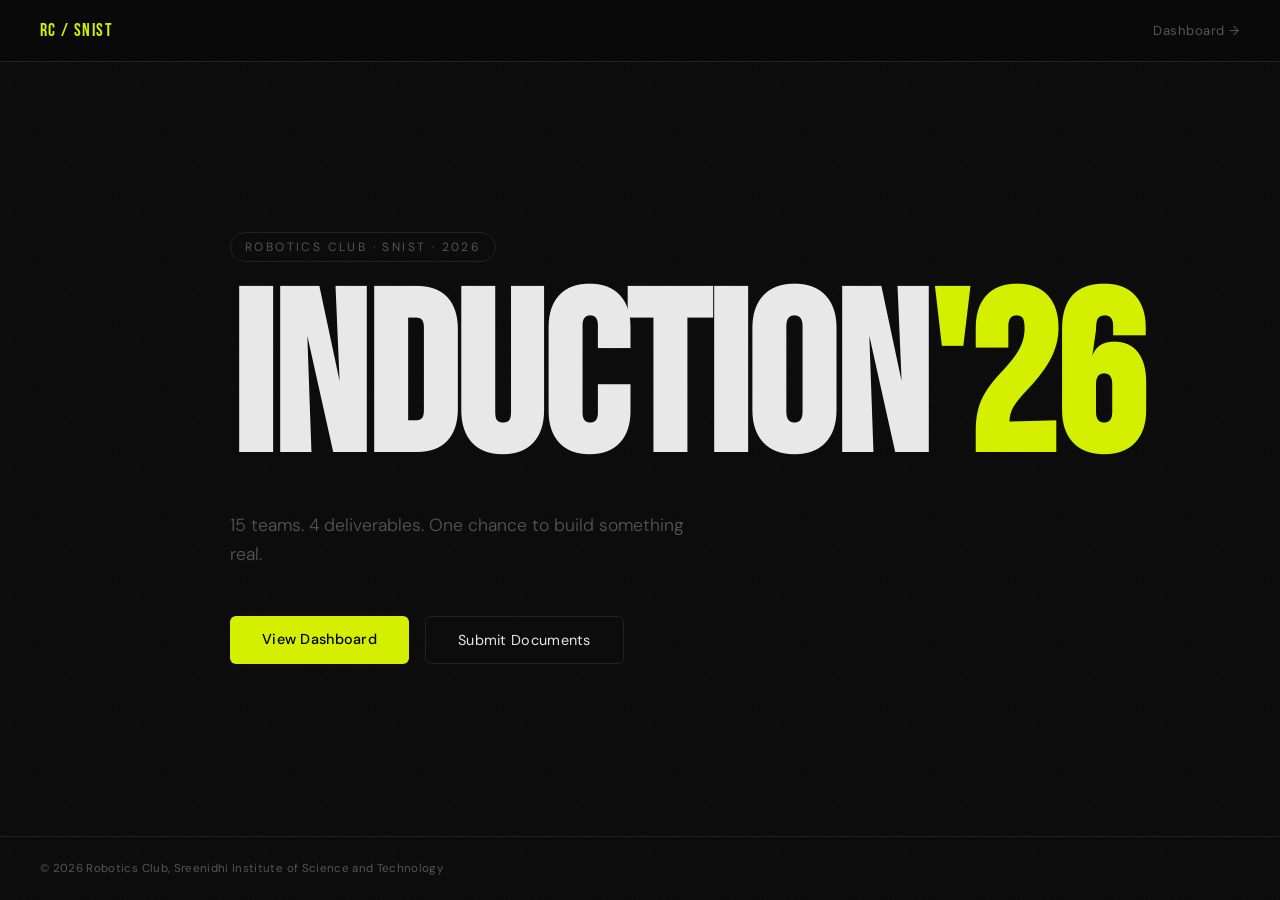
==== index.html @ 94950b99 "Add files via upload" ====
<!DOCTYPE html>
<html lang="en">
<head>
  <meta charset="UTF-8" />
  <meta name="viewport" content="width=device-width, initial-scale=1.0"/>
  <title>INDUCTION'26 — Robotics Club</title>
  <link rel="stylesheet" href="style.css" />
  <link rel="preconnect" href="https://fonts.googleapis.com">
  <link href="https://fonts.googleapis.com/css2?family=Bebas+Neue&family=DM+Sans:wght@300;400;500&display=swap" rel="stylesheet">
</head>
<body class="home-body">

  <div class="noise"></div>

  <nav class="nav">
    <span class="nav-logo">RC / SNIST</span>
    <a href="dashboard.html" class="nav-link">Dashboard →</a>
  </nav>

  <main class="hero">
    <div class="hero-tag">Robotics Club · SNIST · 2026</div>
    <h1 class="hero-title">INDUCTION<span class="accent">'26</span></h1>
    <p class="hero-sub">15 teams. 4 deliverables. One chance to build something real.</p>
    <div class="hero-actions">
      <a href="dashboard.html" class="btn-primary">View Dashboard</a>
      <a href="https://docs.google.com/forms/d/e/1FAIpQLSeseUKLxeS8KfcwBOesuWSiaFuPWuvaKgCNXo9sAZ-aREul0w/viewform?usp=publish-editor" target="_blank" class="btn-secondary">Submit Documents</a>
    </div>
  </main>

  <footer class="footer">
    <span>© 2026 Robotics Club, Sreenidhi Institute of Science and Technology</span>
  </footer>

</body>
</html>
---- style.css ----
/* ─── VARIABLES ─────────────────────────────── */
:root {
  --bg:       #0a0a0a;
  --surface:  #111111;
  --border:   #222222;
  --text:     #e8e8e8;
  --muted:    #555;
  --accent:   #d4f000;
  --done:     #3ddc84;
  --miss:     #333;
  --radius:   6px;
  --font-display: 'Bebas Neue', sans-serif;
  --font-body:    'DM Sans', sans-serif;
}

/* ─── RESET ─────────────────────────────────── */
*, *::before, *::after { box-sizing: border-box; margin: 0; padding: 0; }

body {
  background: var(--bg);
  color: var(--text);
  font-family: var(--font-body);
  min-height: 100vh;
  overflow-x: hidden;
}

/* ─── NOISE TEXTURE ─────────────────────────── */
.noise {
  position: fixed;
  inset: 0;
  pointer-events: none;
  z-index: 0;
  opacity: 0.035;
  background-image: url("data:image/svg+xml,%3Csvg viewBox='0 0 256 256' xmlns='http://www.w3.org/2000/svg'%3E%3Cfilter id='n'%3E%3CfeTurbulence type='fractalNoise' baseFrequency='0.9' numOctaves='4' stitchTiles='stitch'/%3E%3C/filter%3E%3Crect width='100%25' height='100%25' filter='url(%23n)'/%3E%3C/svg%3E");
  background-size: 128px;
}

/* ─── NAV ────────────────────────────────────── */
.nav {
  position: fixed;
  top: 0; left: 0; right: 0;
  z-index: 100;
  display: flex;
  justify-content: space-between;
  align-items: center;
  padding: 20px 40px;
  border-bottom: 1px solid var(--border);
  background: rgba(10,10,10,0.85);
  backdrop-filter: blur(12px);
}

.nav-logo {
  font-family: var(--font-display);
  font-size: 1.1rem;
  letter-spacing: 0.08em;
  color: var(--accent);
  text-decoration: none;
}

.nav-link {
  font-size: 0.82rem;
  color: var(--muted);
  text-decoration: none;
  letter-spacing: 0.04em;
  transition: color 0.2s;
}

.nav-link:hover { color: var(--text); }

/* ─── HOME PAGE ──────────────────────────────── */
.home-body {
  display: flex;
  flex-direction: column;
  min-height: 100vh;
}

.hero {
  position: relative;
  z-index: 1;
  flex: 1;
  display: flex;
  flex-direction: column;
  justify-content: center;
  align-items: flex-start;
  padding: 140px 40px 80px;
  max-width: 900px;
  margin: 0 auto;
  width: 100%;
}

.hero-tag {
  font-size: 0.75rem;
  letter-spacing: 0.2em;
  text-transform: uppercase;
  color: var(--muted);
  margin-bottom: 24px;
  border: 1px solid var(--border);
  padding: 6px 14px;
  border-radius: 99px;
}

.hero-title {
  font-family: var(--font-display);
  font-size: clamp(6rem, 18vw, 14rem);
  line-height: 0.88;
  letter-spacing: -0.01em;
  color: var(--text);
  margin-bottom: 28px;
}

.accent { color: var(--accent); }

.hero-sub {
  font-size: 1.1rem;
  color: var(--muted);
  font-weight: 300;
  max-width: 460px;
  line-height: 1.6;
  margin-bottom: 48px;
}

.hero-actions {
  display: flex;
  gap: 16px;
  flex-wrap: wrap;
}

.btn-primary {
  background: var(--accent);
  color: #000;
  padding: 14px 32px;
  border-radius: var(--radius);
  font-size: 0.9rem;
  font-weight: 500;
  text-decoration: none;
  letter-spacing: 0.02em;
  transition: opacity 0.2s, transform 0.15s;
}

.btn-primary:hover { opacity: 0.88; transform: translateY(-1px); }

.btn-secondary {
  background: transparent;
  color: var(--text);
  padding: 14px 32px;
  border-radius: var(--radius);
  font-size: 0.9rem;
  font-weight: 400;
  text-decoration: none;
  border: 1px solid var(--border);
  letter-spacing: 0.02em;
  transition: border-color 0.2s, transform 0.15s;
}

.btn-secondary:hover { border-color: var(--muted); transform: translateY(-1px); }

.footer {
  position: relative;
  z-index: 1;
  padding: 24px 40px;
  border-top: 1px solid var(--border);
  font-size: 0.72rem;
  color: var(--muted);
  letter-spacing: 0.03em;
}

/* ─── DASHBOARD PAGE ─────────────────────────── */
.dash-body {
  padding-top: 80px;
}

.dash-header {
  position: relative;
  z-index: 1;
  padding: 60px 40px 40px;
  max-width: 1100px;
  margin: 0 auto;
}

.dash-title {
  font-family: var(--font-display);
  font-size: clamp(2.8rem, 7vw, 5.5rem);
  line-height: 0.92;
  margin-bottom: 10px;
}

.dash-sub {
  font-size: 0.88rem;
  color: var(--muted);
  margin-bottom: 40px;
  letter-spacing: 0.03em;
}

.summary-bar {
  display: flex;
  gap: 16px;
  flex-wrap: wrap;
}

.summary-chip {
  background: var(--surface);
  border: 1px solid var(--border);
  border-radius: var(--radius);
  padding: 16px 24px;
  display: flex;
  flex-direction: column;
  gap: 4px;
  min-width: 140px;
}

.chip-label {
  font-size: 0.7rem;
  text-transform: uppercase;
  letter-spacing: 0.12em;
  color: var(--muted);
}

.chip-val {
  font-family: var(--font-display);
  font-size: 2rem;
  color: var(--accent);
  letter-spacing: 0.02em;
}

/* ─── LEGEND ─────────────────────────────────── */
.legend {
  position: relative;
  z-index: 1;
  display: flex;
  gap: 20px;
  padding: 0 40px 16px;
  max-width: 1100px;
  margin: 0 auto;
}

.legend-item {
  display: flex;
  align-items: center;
  gap: 7px;
  font-size: 0.76rem;
  color: var(--muted);
  letter-spacing: 0.04em;
}

.dot {
  width: 10px; height: 10px;
  border-radius: 50%;
  flex-shrink: 0;
}

.dot.done { background: var(--done); }
.dot.miss { background: var(--border); border: 1px solid var(--muted); }

/* ─── TABLE ──────────────────────────────────── */
.table-wrapper {
  position: relative;
  z-index: 1;
  max-width: 1100px;
  margin: 0 auto 60px;
  padding: 0 40px;
  overflow-x: auto;
}

.dash-table {
  width: 100%;
  border-collapse: collapse;
  font-size: 0.86rem;
}

.dash-table th {
  text-align: left;
  padding: 12px 16px;
  font-size: 0.68rem;
  text-transform: uppercase;
  letter-spacing: 0.12em;
  color: var(--muted);
  border-bottom: 1px solid var(--border);
  font-weight: 500;
  white-space: nowrap;
}

.dash-table td {
  padding: 14px 16px;
  border-bottom: 1px solid var(--border);
  vertical-align: middle;
}

.dash-table tbody tr {
  transition: background 0.15s;
}

.dash-table tbody tr:hover {
  background: var(--surface);
}

/* Team name cell */
.team-name {
  font-weight: 500;
  color: var(--text);
  white-space: nowrap;
}

.team-num {
  font-size: 0.7rem;
  color: var(--muted);
  margin-right: 8px;
}

/* Status badge */
.badge {
  display: inline-flex;
  align-items: center;
  gap: 5px;
  padding: 4px 10px;
  border-radius: 99px;
  font-size: 0.72rem;
  letter-spacing: 0.04em;
  font-weight: 500;
  white-space: nowrap;
}

.badge.submitted {
  background: rgba(61, 220, 132, 0.12);
  color: var(--done);
  border: 1px solid rgba(61, 220, 132, 0.25);
}

.badge.pending {
  background: transparent;
  color: var(--muted);
  border: 1px solid var(--border);
}

/* Progress bar */
.progress-wrap {
  display: flex;
  align-items: center;
  gap: 10px;
  min-width: 120px;
}

.progress-track {
  flex: 1;
  height: 4px;
  background: var(--border);
  border-radius: 99px;
  overflow: hidden;
}

.progress-fill {
  height: 100%;
  background: var(--accent);
  border-radius: 99px;
  transition: width 0.4s ease;
}

.progress-pct {
  font-size: 0.72rem;
  color: var(--muted);
  width: 32px;
  text-align: right;
  flex-shrink: 0;
}

/* Loading row */
.loading-row {
  text-align: center;
  color: var(--muted);
  padding: 60px 16px !important;
  font-size: 0.84rem;
  letter-spacing: 0.04em;
}

/* ─── RESPONSIVE ─────────────────────────────── */
@media (max-width: 600px) {
  .nav { padding: 16px 20px; }
  .hero { padding: 120px 20px 60px; }
  .dash-header, .legend, .table-wrapper { padding-left: 20px; padding-right: 20px; }
  .hero-title { font-size: 5rem; }
}
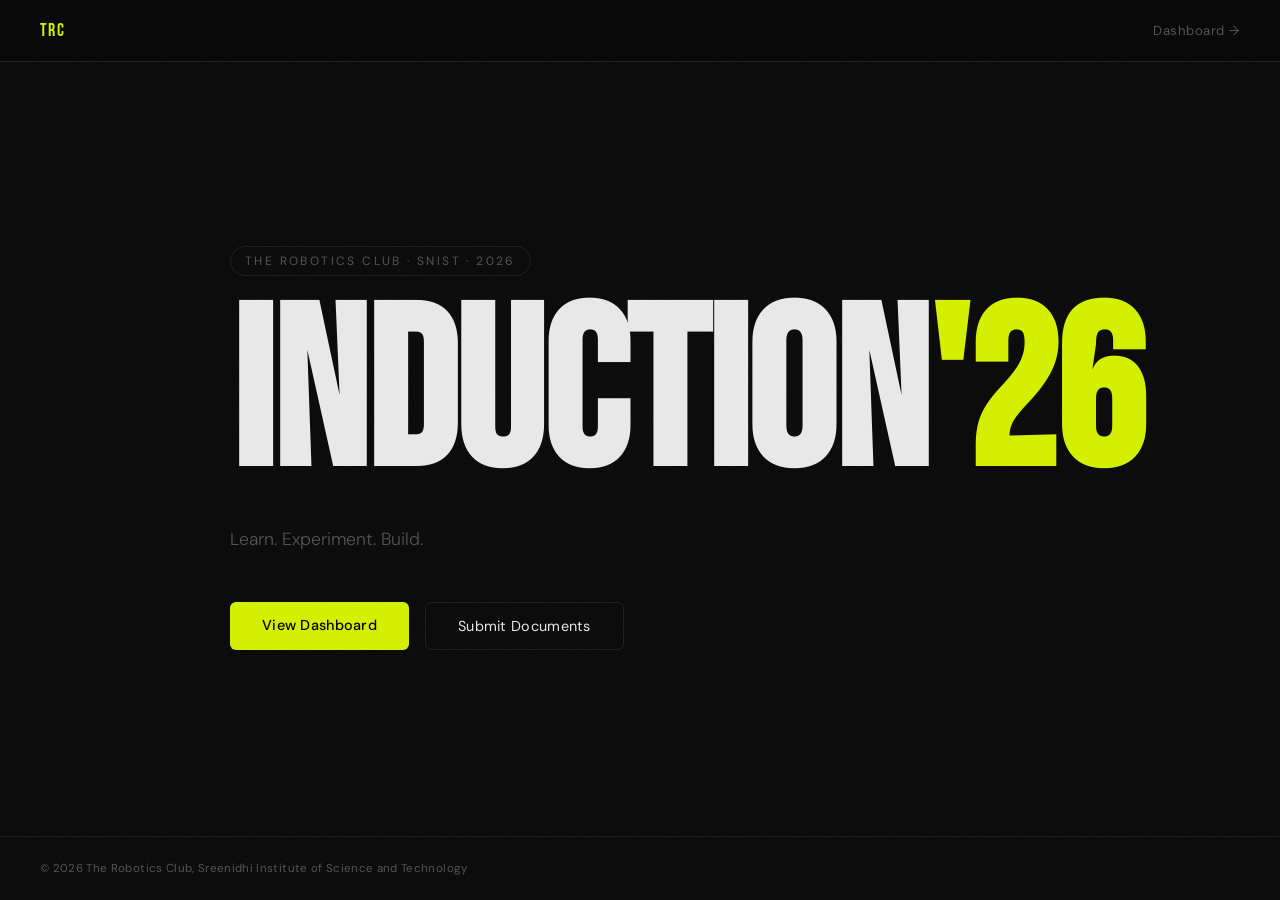
==== commit a5555e5c: "Update title and text for Robotics Club page" ====
--- a/index.html
+++ b/index.html
@@ -3,7 +3,7 @@
 <head>
   <meta charset="UTF-8" />
   <meta name="viewport" content="width=device-width, initial-scale=1.0"/>
-  <title>INDUCTION'26 — Robotics Club</title>
+  <title>INDUCTION'26 — The Robotics Club</title>
   <link rel="stylesheet" href="style.css" />
   <link rel="preconnect" href="https://fonts.googleapis.com">
   <link href="https://fonts.googleapis.com/css2?family=Bebas+Neue&family=DM+Sans:wght@300;400;500&display=swap" rel="stylesheet">
@@ -13,14 +13,14 @@
   <div class="noise"></div>
 
   <nav class="nav">
-    <span class="nav-logo">RC / SNIST</span>
+    <span class="nav-logo">TRC</span>
     <a href="dashboard.html" class="nav-link">Dashboard →</a>
   </nav>
 
   <main class="hero">
-    <div class="hero-tag">Robotics Club · SNIST · 2026</div>
+    <div class="hero-tag">The Robotics Club · SNIST · 2026</div>
     <h1 class="hero-title">INDUCTION<span class="accent">'26</span></h1>
-    <p class="hero-sub">15 teams. 4 deliverables. One chance to build something real.</p>
+    <p class="hero-sub">Learn. Experiment. Build.</p>
     <div class="hero-actions">
       <a href="dashboard.html" class="btn-primary">View Dashboard</a>
       <a href="https://docs.google.com/forms/d/e/1FAIpQLSeseUKLxeS8KfcwBOesuWSiaFuPWuvaKgCNXo9sAZ-aREul0w/viewform?usp=publish-editor" target="_blank" class="btn-secondary">Submit Documents</a>
@@ -28,7 +28,7 @@
   </main>
 
   <footer class="footer">
-    <span>© 2026 Robotics Club, Sreenidhi Institute of Science and Technology</span>
+    <span>© 2026 The Robotics Club, Sreenidhi Institute of Science and Technology</span>
   </footer>
 
 </body>
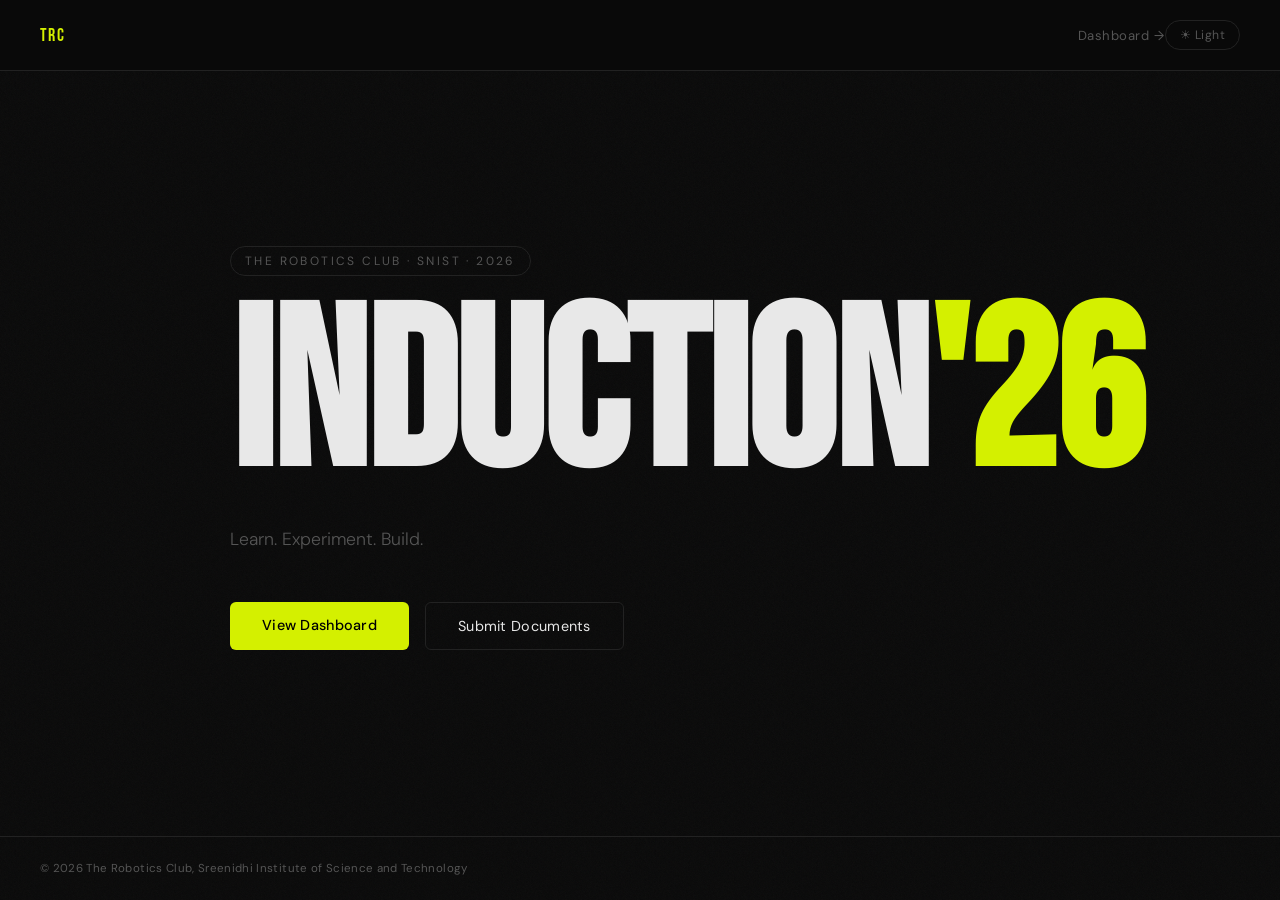
==== commit 918f0586: "Implement theme toggle feature in index.html Added theme toggle functionality with local storage sup" ====
--- a/index.html
+++ b/index.html
@@ -9,14 +9,14 @@
   <link href="https://fonts.googleapis.com/css2?family=Bebas+Neue&family=DM+Sans:wght@300;400;500&display=swap" rel="stylesheet">
 </head>
 <body class="home-body">
-
   <div class="noise"></div>
-
   <nav class="nav">
     <span class="nav-logo">TRC</span>
-    <a href="dashboard.html" class="nav-link">Dashboard →</a>
+    <div style="display:flex; gap:16 px; align-items:center;">
+      <a href="dashboard.html" class="nav-link">Dashboard →</a>
+      <button class="theme-toggle" onclick="toggleTheme()" id="theme-btn">☀ Light</button>
+    </div>
   </nav>
-
   <main class="hero">
     <div class="hero-tag">The Robotics Club · SNIST · 2026</div>
     <h1 class="hero-title">INDUCTION<span class="accent">'26</span></h1>
@@ -26,10 +26,21 @@
       <a href="https://docs.google.com/forms/d/e/1FAIpQLSeseUKLxeS8KfcwBOesuWSiaFuPWuvaKgCNXo9sAZ-aREul0w/viewform?usp=publish-editor" target="_blank" class="btn-secondary">Submit Documents</a>
     </div>
   </main>
-
   <footer class="footer">
     <span>© 2026 The Robotics Club, Sreenidhi Institute of Science and Technology</span>
   </footer>
 
+  <script>
+    function toggleTheme() {
+      const isLight = document.body.classList.toggle("light");
+      document.getElementById("theme-btn").textContent = isLight ? "☾ Dark" : "☀ Light";
+      localStorage.setItem("theme", isLight ? "light" : "dark");
+    }
+
+    if(localStorage.getItem("theme") === "light") {
+      document.body.classList.add("light");
+      document.getElementById("theme-btn").textContent = "☾ Dark";
+    }
+  </script>
 </body>
 </html>
--- a/style.css
+++ b/style.css
@@ -24,6 +24,29 @@
   overflow-x: hidden;
 }
 
+/* ─── LIGHT MODE ─────────────────────────────── */
+body.light {
+  --bg:      #f5f5f5;
+  --surface: #ffffff;
+  --border:  #e0e0e0;
+  --text:    #111111;
+  --muted:   #888888;
+  --accent:  #5a8a00;
+}
+
+.theme-toggle {
+  background: transparent;
+  border: 1px solid var(--border);
+  color: var(--muted);
+  padding: 6px 14px;
+  border-radius: 99px;
+  font-size: 0.76rem;
+  cursor: pointer;
+  font-family: var(--font-body);
+  letter-spacing: 0.04em;
+  transition: all 0.2s;
+}
+.theme-toggle:hover { color: var(--text); border-color: var(--muted); }
 /* ─── NOISE TEXTURE ─────────────────────────── */
 .noise {
   position: fixed;
@@ -87,6 +110,8 @@
   margin: 0 auto;
   width: 100%;
 }
+
+
 
 .hero-tag {
   font-size: 0.75rem;
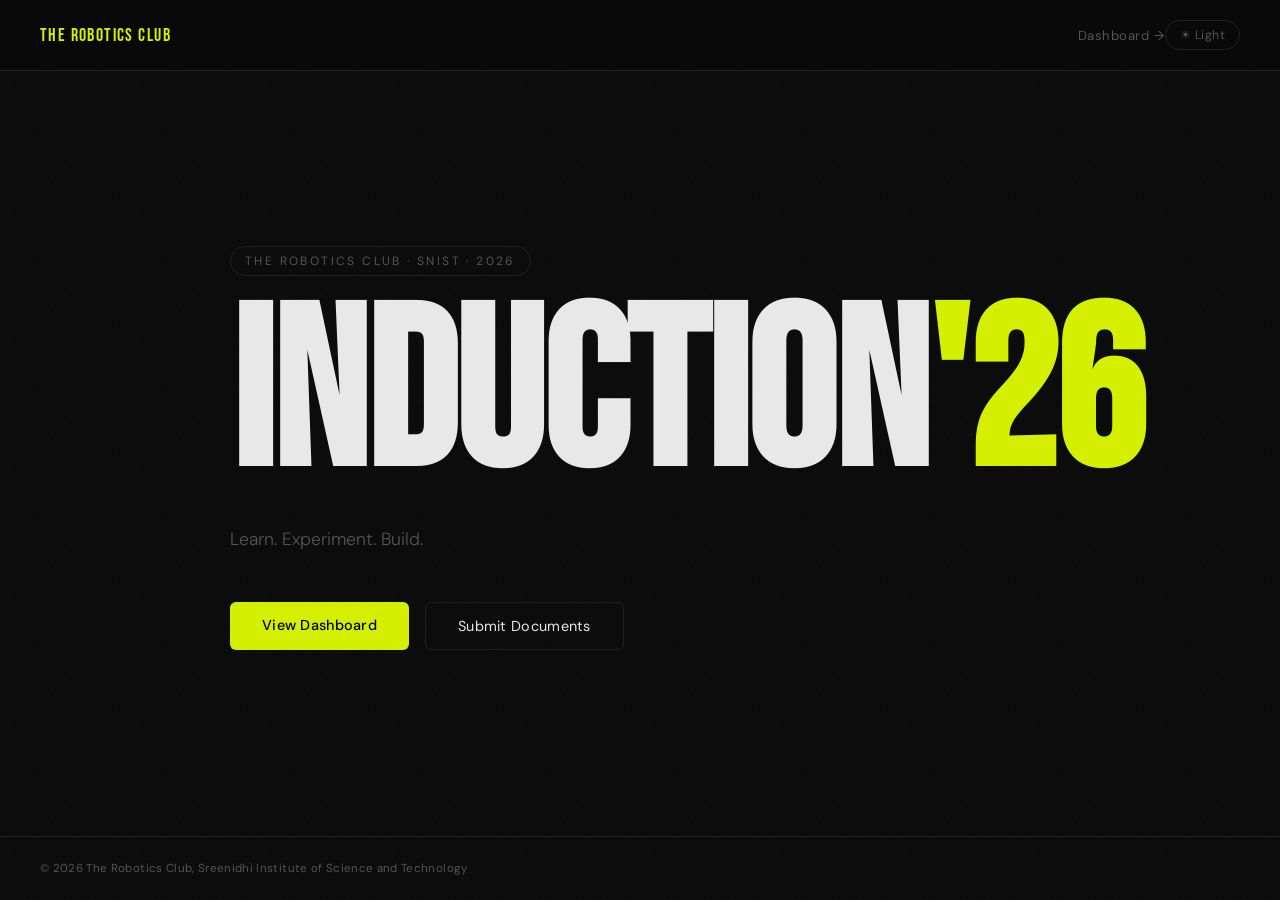
==== commit 7d2f3f11: "Changed Color and added The Robotics Club" ====
--- a/index.html
+++ b/index.html
@@ -11,7 +11,7 @@
 <body class="home-body">
   <div class="noise"></div>
   <nav class="nav">
-    <span class="nav-logo">TRC</span>
+    <span class="nav-logo">The Robotics Club</span>
     <div style="display:flex; gap:16 px; align-items:center;">
       <a href="dashboard.html" class="nav-link">Dashboard →</a>
       <button class="theme-toggle" onclick="toggleTheme()" id="theme-btn">☀ Light</button>
--- a/style.css
+++ b/style.css
@@ -30,7 +30,7 @@
   --surface: #ffffff;
   --border:  #e0e0e0;
   --text:    #111111;
-  --muted:   #888888;
+  --muted:   #ffffff;
   --accent:  #5a8a00;
 }
 
